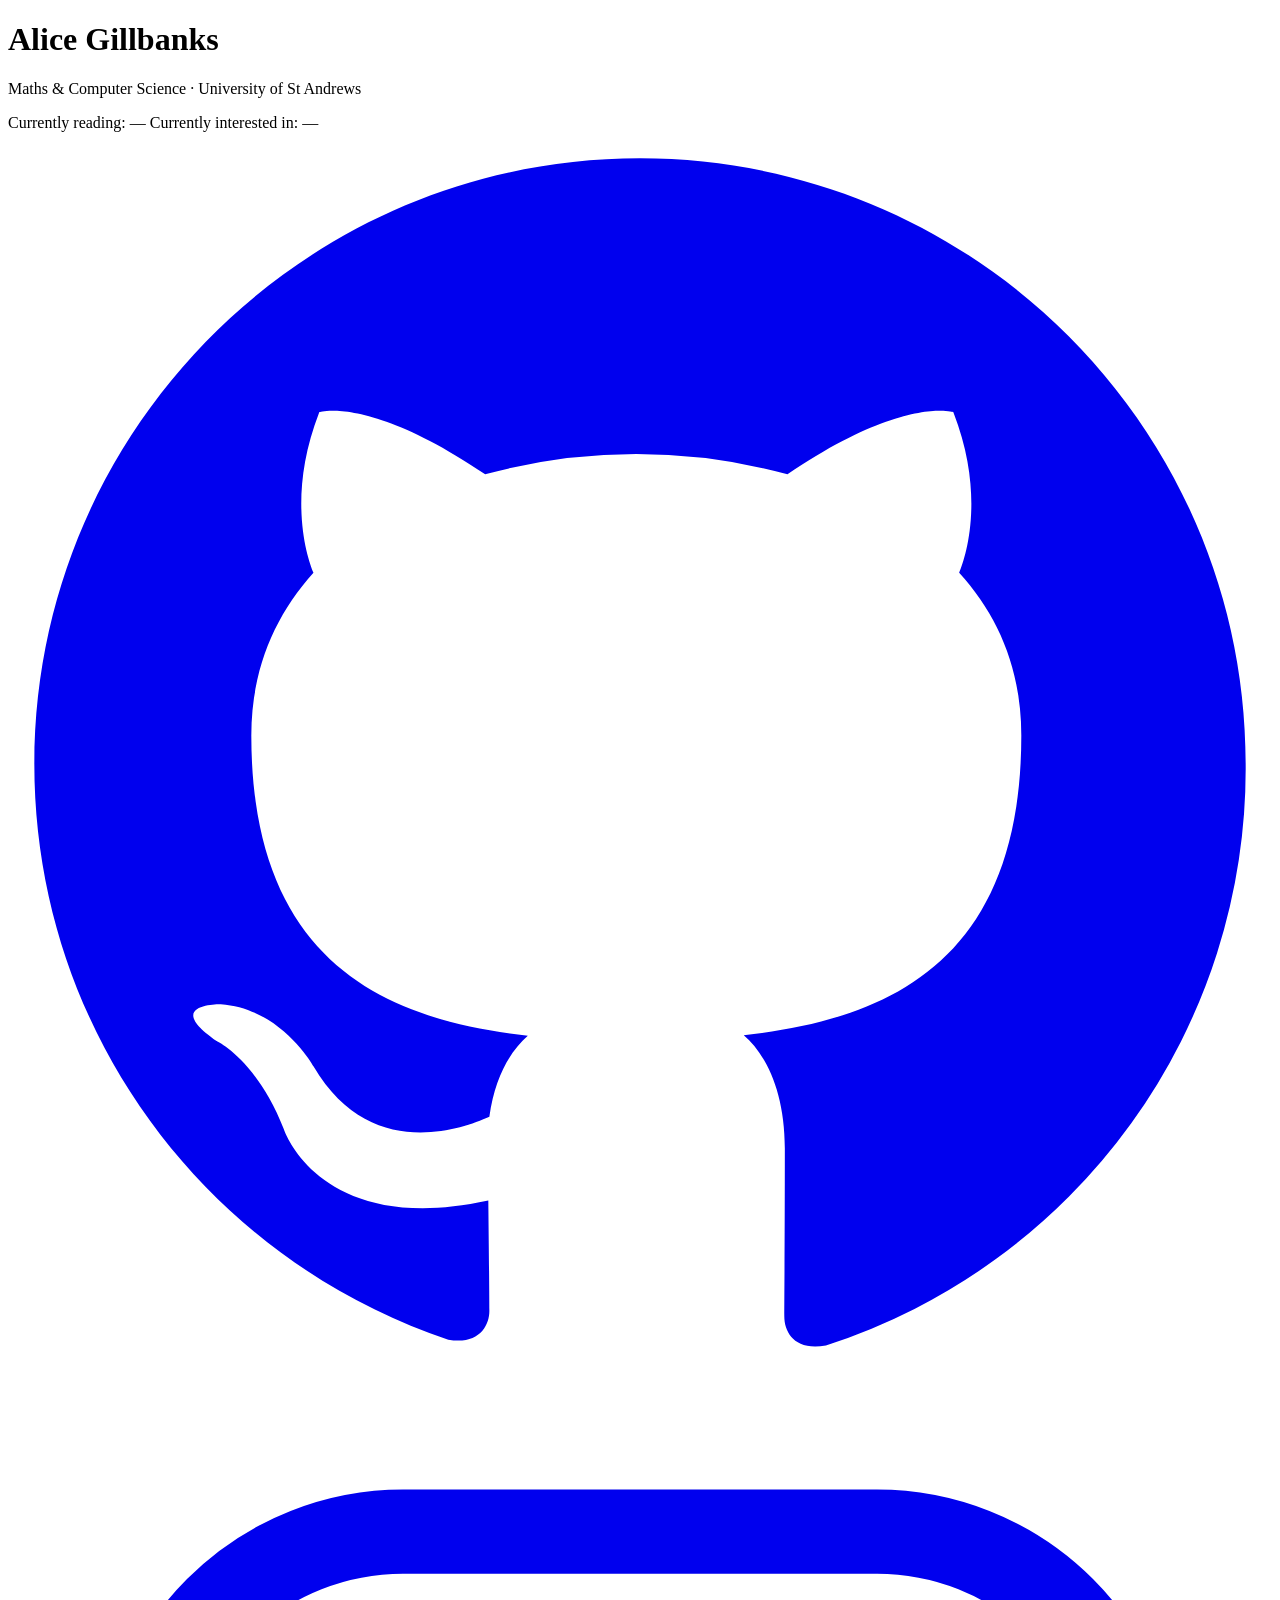
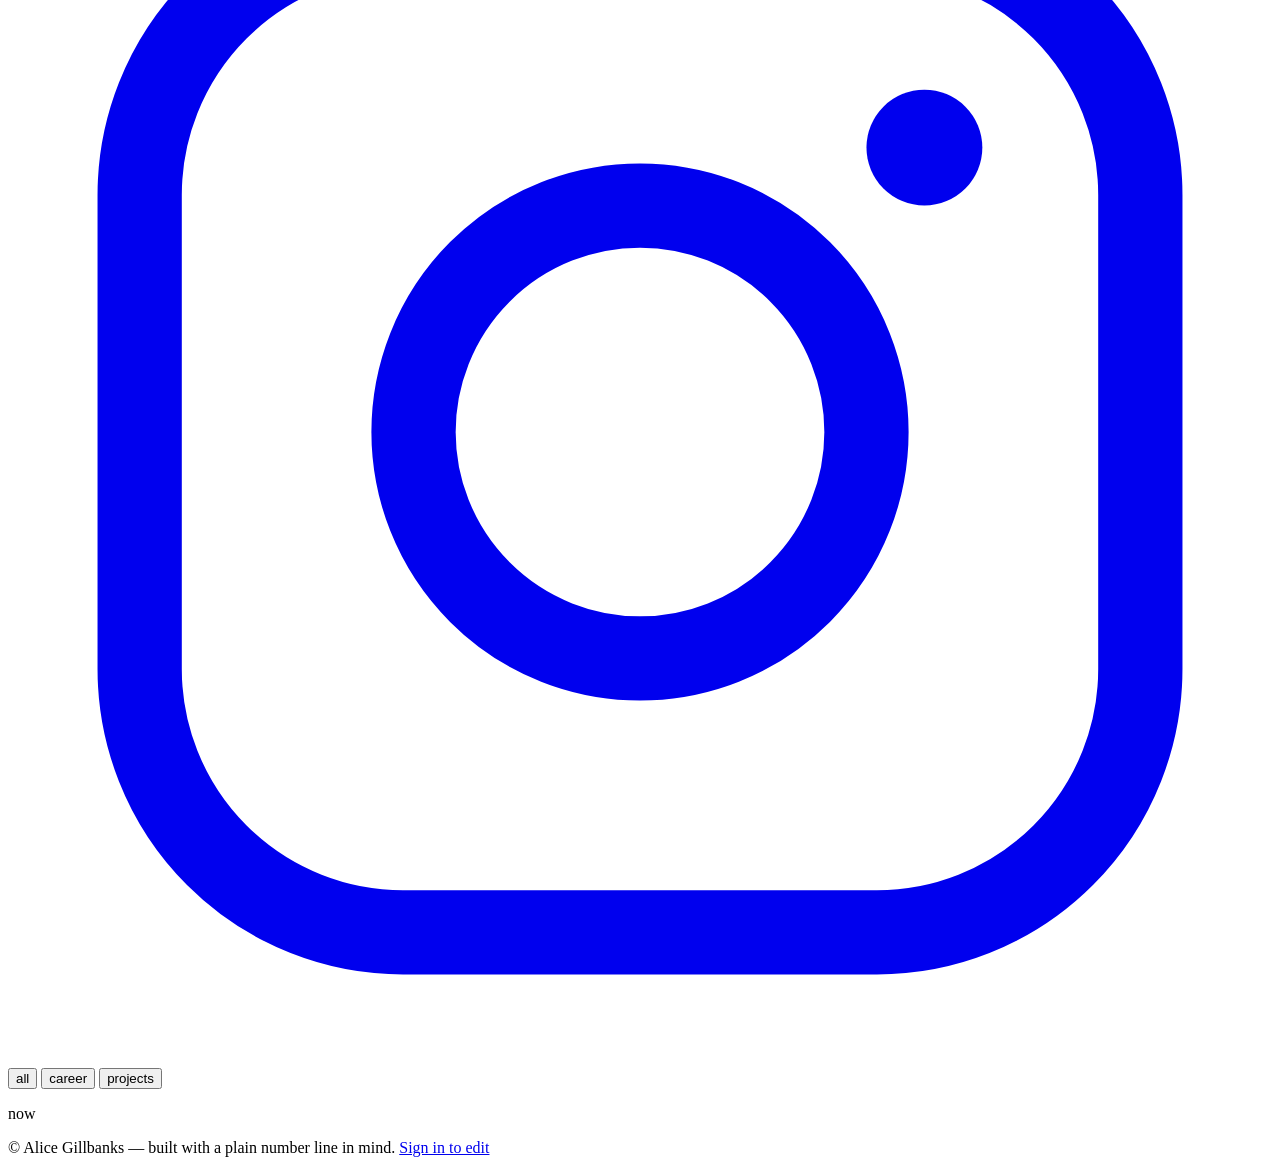
==== index.html @ af1e0bcd "Initial commit" ====
<!DOCTYPE html>
<html lang="en">
<head>
<meta charset="UTF-8">
<meta name="viewport" content="width=device-width, initial-scale=1.0">
<title>Alice Gillbanks</title>
<meta name="description" content="Alice Gillbanks — Maths & Computer Science at St Andrews. Career and project timeline.">
<link rel="stylesheet" href="css/style.css">
</head>
<body>

<header class="site-header">
  <div class="identity">
    <h1 id="profile-name">Alice Gillbanks</h1>
    <p class="role" id="profile-subheading">Maths &amp; Computer Science · University of St Andrews</p>
    <div class="meta-lines">
      <span><span class="label">Currently reading:</span> <span id="profile-reading">—</span></span>
      <span><span class="label">Currently interested in:</span> <span id="profile-interest">—</span></span>
    </div>
  </div>
  <nav class="social-links" aria-label="Social links">
    <a id="link-github" href="https://github.com/" target="_blank" rel="noopener" aria-label="GitHub">
      <svg viewBox="0 0 24 24" fill="currentColor" aria-hidden="true"><path d="M12 .5C5.65.5.5 5.65.5 12c0 5.09 3.29 9.4 7.86 10.93.57.1.78-.25.78-.55 0-.27-.01-1.15-.02-2.09-3.2.7-3.88-1.35-3.88-1.35-.52-1.33-1.28-1.68-1.28-1.68-1.04-.72.08-.7.08-.7 1.15.08 1.76 1.18 1.76 1.18 1.03 1.76 2.69 1.25 3.34.96.1-.75.4-1.25.73-1.54-2.56-.29-5.25-1.28-5.25-5.7 0-1.26.45-2.28 1.18-3.09-.12-.29-.51-1.46.11-3.05 0 0 .96-.31 3.15 1.18a10.9 10.9 0 0 1 5.74 0c2.19-1.49 3.15-1.18 3.15-1.18.62 1.59.23 2.76.11 3.05.74.81 1.18 1.83 1.18 3.09 0 4.43-2.7 5.4-5.27 5.69.42.36.78 1.07.78 2.15 0 1.56-.01 2.81-.01 3.19 0 .3.2.66.79.55A11.5 11.5 0 0 0 23.5 12c0-6.35-5.15-11.5-11.5-11.5Z"/></svg>
    </a>
    <a id="link-instagram" href="https://instagram.com/" target="_blank" rel="noopener" aria-label="Instagram">
      <svg viewBox="0 0 24 24" fill="none" stroke="currentColor" stroke-width="1.6" aria-hidden="true"><rect x="2.5" y="2.5" width="19" height="19" rx="5"/><circle cx="12" cy="12" r="4.3"/><circle cx="17.4" cy="6.6" r="1.1" fill="currentColor" stroke="none"/></svg>
    </a>
  </nav>
</header>

<div class="filter-bar" role="group" aria-label="Filter timeline">
  <button class="filter-pill" data-filter="all" aria-pressed="true">all</button>
  <button class="filter-pill" data-filter="career" aria-pressed="false">career</button>
  <button class="filter-pill" data-filter="project" aria-pressed="false">projects</button>
</div>

<main>
  <ol class="timeline" id="timeline" aria-label="Career and project timeline"></ol>
  <p class="timeline-end">now</p>
</main>

<footer class="site-footer">
  <span>© <span id="year"></span> Alice Gillbanks — built with a plain number line in mind.</span>
  <a class="footer-signin" href="admin.html">Sign in to edit</a>
</footer>

<dialog id="entry-dialog" aria-labelledby="dialog-title">
  <div class="dialog-inner">
    <button class="dialog-close" id="dialog-close" aria-label="Close">✕</button>
    <span class="dialog-tag" id="dialog-tag"></span>
    <span class="dialog-date" id="dialog-date"></span>
    <h2 id="dialog-title"></h2>
    <p class="description" id="dialog-description"></p>
    <div class="dialog-tags" id="dialog-tags"></div>
    <a class="dialog-link" id="dialog-link" href="#" target="_blank" rel="noopener" hidden>View more →</a>
  </div>
</dialog>

<script src="js/app.js"></script>
</body>
</html>
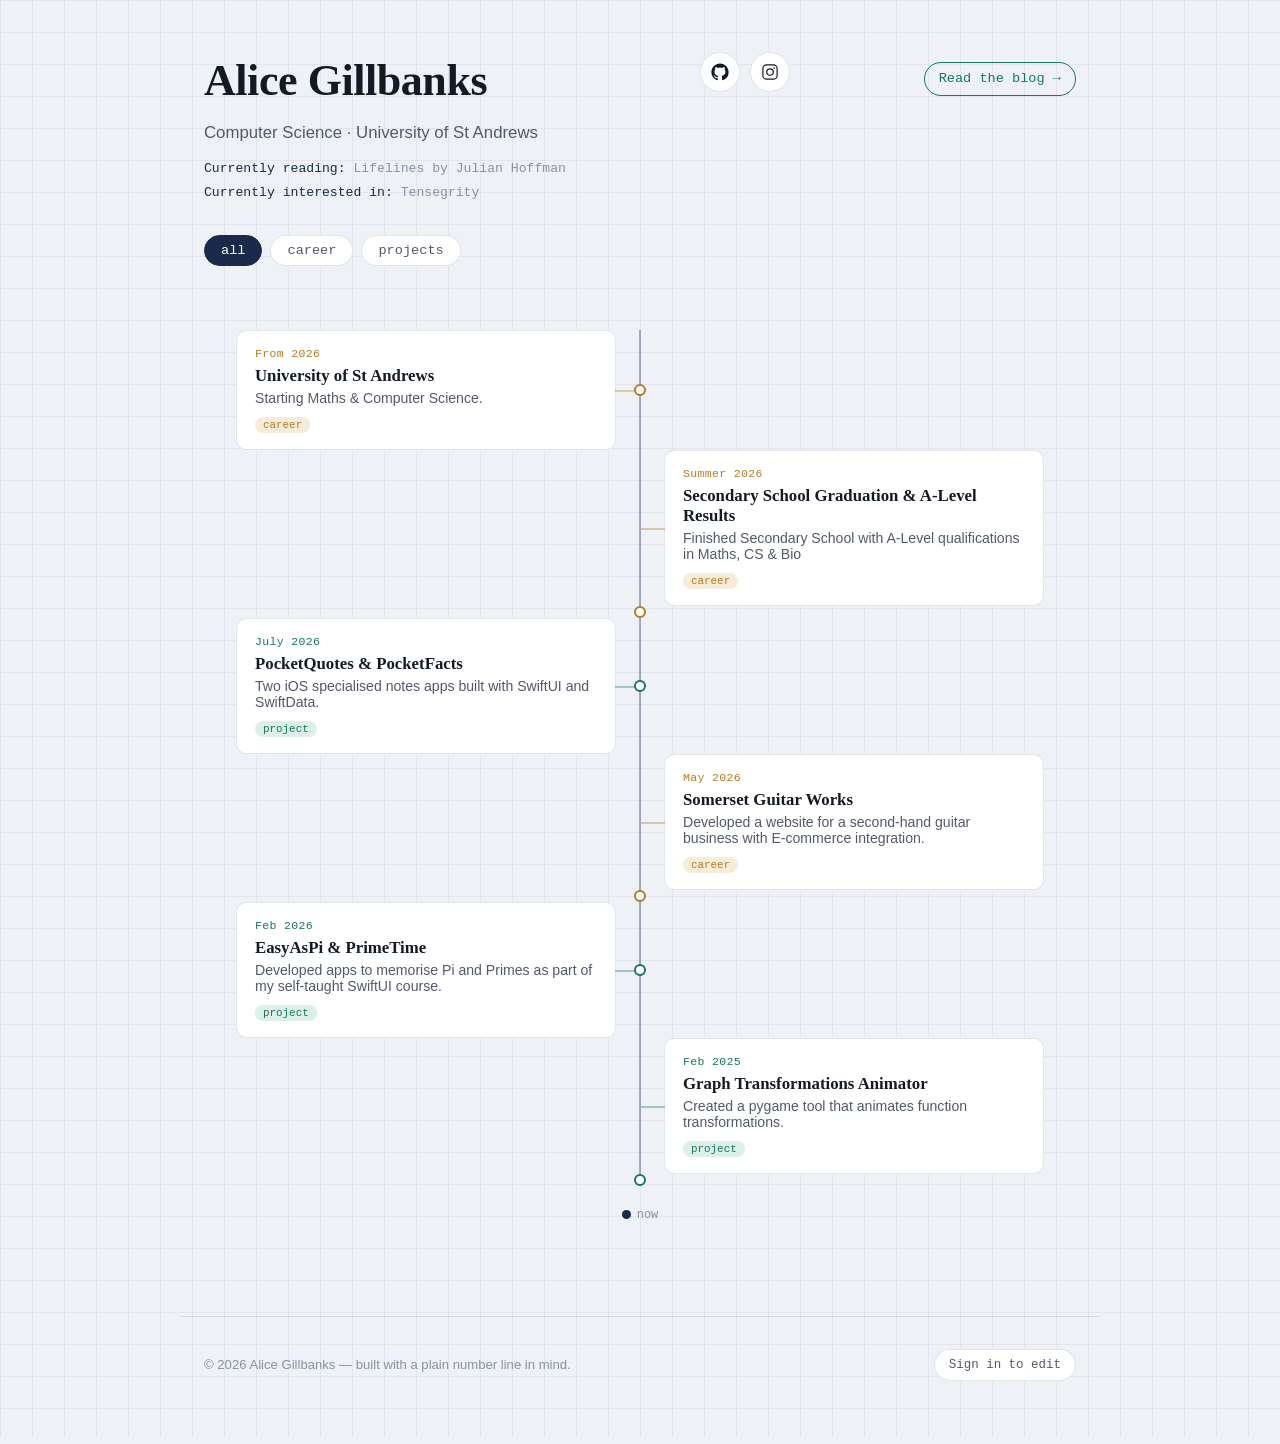
==== commit ec8719b1: "Blog Added" ====
--- a/index.html
+++ b/index.html
@@ -6,6 +6,7 @@
 <title>Alice Gillbanks</title>
 <meta name="description" content="Alice Gillbanks — Maths & Computer Science at St Andrews. Career and project timeline.">
 <link rel="stylesheet" href="css/style.css">
+<link rel="stylesheet" href="css/blog.css">
 </head>
 <body>
 
@@ -26,6 +27,7 @@
       <svg viewBox="0 0 24 24" fill="none" stroke="currentColor" stroke-width="1.6" aria-hidden="true"><rect x="2.5" y="2.5" width="19" height="19" rx="5"/><circle cx="12" cy="12" r="4.3"/><circle cx="17.4" cy="6.6" r="1.1" fill="currentColor" stroke="none"/></svg>
     </a>
   </nav>
+  <a class="blog-nav-link" href="blog.html">Read the blog →</a>
 </header>
 
 <div class="filter-bar" role="group" aria-label="Filter timeline">
@@ -58,4 +60,4 @@
 
 <script src="js/app.js"></script>
 </body>
-</html>
+</html>
--- a/css/style.css
+++ b/css/style.css
@@ -0,0 +1,439 @@
+@import url('https://fonts.googleapis.com/css2?family=Fraunces:opsz,wght@9..144,400;9..144,500;9..144,600&family=IBM+Plex+Sans:wght@400;500;600&family=IBM+Plex+Mono:wght@400;500&display=swap');
+
+:root {
+  --bg: #eef1f5;
+  --grid-line: rgba(27, 42, 74, 0.055);
+  --ink: #141a24;
+  --ink-soft: #52596b;
+  --ink-faint: #8991a3;
+  --surface: #ffffff;
+  --surface-border: rgba(27, 42, 74, 0.12);
+  --spine: #1b2a4a;
+  --accent-career: #b8791f;
+  --accent-career-bg: #f7ecd9;
+  --accent-project: #14785f;
+  --accent-project-bg: #dcefe9;
+  --focus: #2a4fb8;
+
+  --font-display: 'Fraunces', serif;
+  --font-body: 'IBM Plex Sans', sans-serif;
+  --font-mono: 'IBM Plex Mono', monospace;
+
+  --max-width: 920px;
+}
+
+* { box-sizing: border-box; }
+
+html { scroll-behavior: smooth; }
+
+body {
+  margin: 0;
+  font-family: var(--font-body);
+  color: var(--ink);
+  background:
+    linear-gradient(var(--grid-line) 1px, transparent 1px),
+    linear-gradient(90deg, var(--grid-line) 1px, transparent 1px),
+    var(--bg);
+  background-size: 32px 32px, 32px 32px, 100% 100%;
+  min-height: 100vh;
+  line-height: 1.5;
+}
+
+a { color: inherit; }
+
+button { font-family: inherit; }
+
+/* ---------- Header ---------- */
+
+.site-header {
+  max-width: var(--max-width);
+  margin: 0 auto;
+  padding: 48px 24px 32px;
+  display: flex;
+  justify-content: space-between;
+  align-items: flex-start;
+  gap: 24px;
+  flex-wrap: wrap;
+}
+
+.identity h1 {
+  font-family: var(--font-display);
+  font-optical-sizing: auto;
+  font-weight: 600;
+  font-size: clamp(2rem, 5vw, 2.75rem);
+  margin: 0 0 6px;
+  letter-spacing: -0.01em;
+}
+
+.identity .role {
+  margin: 0 0 14px;
+  color: var(--ink-soft);
+  font-size: 1.05rem;
+}
+
+.meta-lines {
+  display: flex;
+  flex-direction: column;
+  gap: 4px;
+  font-family: var(--font-mono);
+  font-size: 0.82rem;
+  color: var(--ink-faint);
+}
+
+.meta-lines .label {
+  color: var(--spine);
+  font-weight: 500;
+}
+
+.social-links {
+  display: flex;
+  gap: 10px;
+  padding-top: 4px;
+}
+
+.social-links a {
+  display: inline-flex;
+  align-items: center;
+  justify-content: center;
+  width: 40px;
+  height: 40px;
+  border-radius: 50%;
+  border: 1px solid var(--surface-border);
+  background: var(--surface);
+  color: var(--ink);
+  transition: transform 0.15s ease, border-color 0.15s ease;
+}
+
+.social-links a:hover,
+.social-links a:focus-visible {
+  transform: translateY(-2px);
+  border-color: var(--spine);
+}
+
+.social-links svg { width: 18px; height: 18px; }
+
+/* ---------- Filter bar ---------- */
+
+.filter-bar {
+  max-width: var(--max-width);
+  margin: 0 auto;
+  padding: 0 24px 8px;
+  display: flex;
+  gap: 8px;
+}
+
+.filter-pill {
+  border: 1px solid var(--surface-border);
+  background: var(--surface);
+  color: var(--ink-soft);
+  padding: 7px 16px;
+  border-radius: 999px;
+  font-size: 0.85rem;
+  cursor: pointer;
+  font-family: var(--font-mono);
+  transition: background 0.15s ease, color 0.15s ease, border-color 0.15s ease;
+}
+
+.filter-pill:hover { border-color: var(--spine); }
+
+.filter-pill[aria-pressed="true"] {
+  background: var(--spine);
+  color: #fff;
+  border-color: var(--spine);
+}
+
+/* ---------- Timeline ---------- */
+
+main {
+  max-width: var(--max-width);
+  margin: 0 auto;
+  padding: 24px 24px 80px;
+}
+
+.timeline {
+  list-style: none;
+  margin: 32px 0 0;
+  padding: 0;
+  position: relative;
+}
+
+.timeline::before {
+  content: "";
+  position: absolute;
+  top: 0;
+  bottom: 0;
+  left: 50%;
+  width: 2px;
+  background: var(--spine);
+  opacity: 0.35;
+  transform: translateX(-1px);
+}
+
+.timeline-end {
+  position: relative;
+  text-align: center;
+  font-family: var(--font-mono);
+  font-size: 0.75rem;
+  color: var(--ink-faint);
+  padding-top: 8px;
+}
+.timeline-end::before {
+  content: "";
+  display: inline-block;
+  width: 9px;
+  height: 9px;
+  border-radius: 50%;
+  background: var(--spine);
+  margin-right: 6px;
+  vertical-align: middle;
+}
+
+.entry {
+  position: relative;
+  display: grid;
+  grid-template-columns: 1fr 48px 1fr;
+  align-items: center;
+  min-height: 90px;
+}
+
+.entry-node {
+  grid-column: 2;
+  justify-self: center;
+  width: 12px;
+  height: 12px;
+  border-radius: 50%;
+  background: var(--surface);
+  border: 2px solid var(--spine);
+  z-index: 2;
+}
+
+.entry[data-type="career"] .entry-node { border-color: var(--accent-career); }
+.entry[data-type="project"] .entry-node { border-color: var(--accent-project); }
+
+.entry-card {
+  position: relative;
+  grid-column: 1;
+  justify-self: end;
+  width: 100%;
+  max-width: 380px;
+  text-align: left;
+  background: var(--surface);
+  border: 1px solid var(--surface-border);
+  border-radius: 10px;
+  padding: 16px 18px;
+  cursor: pointer;
+  transition: transform 0.15s ease, box-shadow 0.15s ease, border-color 0.15s ease;
+}
+
+.entry.side-right .entry-card { grid-column: 3; justify-self: start; }
+
+.entry-card:hover,
+.entry-card:focus-visible {
+  transform: translateY(-2px);
+  box-shadow: 0 8px 20px rgba(20, 26, 36, 0.08);
+  border-color: var(--surface-border);
+}
+
+.entry-card::after {
+  content: "";
+  position: absolute;
+  top: 50%;
+  width: 24px;
+  height: 2px;
+  background: currentColor;
+  opacity: 0.35;
+}
+
+.entry[data-type="career"] .entry-card { color: var(--accent-career); }
+.entry[data-type="project"] .entry-card { color: var(--accent-project); }
+
+.entry.side-left .entry-card::after { right: -24px; }
+.entry.side-right .entry-card::after { left: -24px; }
+
+.entry-date {
+  display: block;
+  font-family: var(--font-mono);
+  font-size: 0.72rem;
+  letter-spacing: 0.03em;
+  margin-bottom: 6px;
+  color: inherit;
+}
+
+.entry-card h3 {
+  margin: 0 0 4px;
+  font-family: var(--font-display);
+  font-weight: 600;
+  font-size: 1.05rem;
+  color: var(--ink);
+}
+
+.entry-card p {
+  margin: 0 0 10px;
+  font-size: 0.88rem;
+  color: var(--ink-soft);
+}
+
+.entry-tag {
+  display: inline-block;
+  font-family: var(--font-mono);
+  font-size: 0.68rem;
+  padding: 2px 8px;
+  border-radius: 999px;
+}
+
+.entry[data-type="career"] .entry-tag { background: var(--accent-career-bg); color: var(--accent-career); }
+.entry[data-type="project"] .entry-tag { background: var(--accent-project-bg); color: var(--accent-project); }
+
+.entry.is-hidden { display: none; }
+
+/* ---------- Dialog / modal ---------- */
+
+dialog#entry-dialog {
+  border: none;
+  border-radius: 14px;
+  padding: 0;
+  width: min(520px, 90vw);
+  max-height: 85vh;
+  overflow-y: auto;
+  background: var(--surface);
+  box-shadow: 0 24px 60px rgba(20, 26, 36, 0.25);
+}
+
+dialog#entry-dialog::backdrop {
+  background: rgba(20, 26, 36, 0.35);
+  backdrop-filter: blur(6px);
+}
+
+.dialog-inner { padding: 28px 28px 24px; }
+
+.dialog-close {
+  position: absolute;
+  top: 16px;
+  right: 16px;
+  width: 32px;
+  height: 32px;
+  border-radius: 50%;
+  border: 1px solid var(--surface-border);
+  background: var(--surface);
+  cursor: pointer;
+  font-size: 1rem;
+  line-height: 1;
+  color: var(--ink-soft);
+}
+.dialog-close:hover { color: var(--ink); }
+
+.dialog-tag {
+  font-family: var(--font-mono);
+  font-size: 0.72rem;
+  padding: 3px 10px;
+  border-radius: 999px;
+  display: inline-block;
+  margin-bottom: 10px;
+}
+
+.dialog-date {
+  display: block;
+  font-family: var(--font-mono);
+  font-size: 0.78rem;
+  color: var(--ink-faint);
+  margin-bottom: 4px;
+}
+
+.dialog-inner h2 {
+  font-family: var(--font-display);
+  font-weight: 600;
+  font-size: 1.4rem;
+  margin: 0 0 12px;
+}
+
+.dialog-inner p.description {
+  color: var(--ink-soft);
+  font-size: 0.95rem;
+  line-height: 1.65;
+  margin: 0 0 16px;
+}
+
+.dialog-tags {
+  display: flex;
+  gap: 6px;
+  flex-wrap: wrap;
+  margin-bottom: 16px;
+}
+
+.chip {
+  font-family: var(--font-mono);
+  font-size: 0.7rem;
+  background: var(--bg);
+  border: 1px solid var(--surface-border);
+  padding: 3px 9px;
+  border-radius: 999px;
+  color: var(--ink-soft);
+}
+
+.dialog-link {
+  font-family: var(--font-mono);
+  font-size: 0.85rem;
+  color: var(--focus);
+  text-decoration: underline;
+}
+
+/* ---------- Footer ---------- */
+
+.site-footer {
+  max-width: var(--max-width);
+  margin: 0 auto;
+  padding: 32px 24px 56px;
+  display: flex;
+  justify-content: space-between;
+  align-items: center;
+  gap: 16px;
+  border-top: 1px solid var(--surface-border);
+  font-size: 0.82rem;
+  color: var(--ink-faint);
+  flex-wrap: wrap;
+}
+
+.footer-signin {
+  font-family: var(--font-mono);
+  font-size: 0.78rem;
+  color: var(--ink-soft);
+  text-decoration: none;
+  border: 1px solid var(--surface-border);
+  padding: 6px 14px;
+  border-radius: 999px;
+  background: var(--surface);
+}
+.footer-signin:hover { border-color: var(--spine); }
+
+/* ---------- Focus & motion ---------- */
+
+:focus-visible {
+  outline: 2px solid var(--focus);
+  outline-offset: 2px;
+}
+
+@media (prefers-reduced-motion: reduce) {
+  html { scroll-behavior: auto; }
+  * { transition: none !important; }
+}
+
+/* ---------- Mobile ---------- */
+
+@media (max-width: 720px) {
+  .timeline::before { left: 20px; }
+
+  .entry { grid-template-columns: 40px 1fr; min-height: 0; padding: 0 0 20px; }
+  .entry-node { grid-column: 1; justify-self: center; }
+
+  .entry-card,
+  .entry.side-right .entry-card {
+    grid-column: 2;
+    justify-self: stretch;
+    max-width: none;
+  }
+
+  .entry-card::after { display: none; }
+
+  .site-header { padding-top: 36px; }
+  .site-footer { justify-content: center; text-align: center; }
+}
--- a/css/blog.css
+++ b/css/blog.css
@@ -0,0 +1,108 @@
+/* --- Homepage/blog nav link --- */
+.blog-nav-link {
+  display: inline-block;
+  margin-top: 14px;
+  font-family: var(--font-mono, monospace);
+  font-size: 0.85rem;
+  text-decoration: none;
+  color: var(--accent-project, #3b6ea5);
+  border: 1px solid currentColor;
+  border-radius: 999px;
+  padding: 6px 14px;
+  transition: opacity 0.15s ease;
+}
+.blog-nav-link:hover { opacity: 0.7; }
+
+/* --- Blog grid + cards --- */
+.blog-grid {
+  display: grid;
+  grid-template-columns: repeat(auto-fill, minmax(260px, 1fr));
+  gap: 24px;
+  max-width: 1080px;
+  margin: 40px auto;
+  padding: 0 24px;
+}
+
+.blog-card {
+  display: flex;
+  flex-direction: column;
+  text-align: left;
+  background: var(--card-bg, #fff);
+  border: 1px solid var(--border-color, #e4e4e4);
+  border-radius: 12px;
+  overflow: hidden;
+  cursor: pointer;
+  padding: 0;
+  font: inherit;
+  color: inherit;
+  transition: transform 0.15s ease, box-shadow 0.15s ease;
+}
+.blog-card:hover {
+  transform: translateY(-2px);
+  box-shadow: 0 8px 20px rgba(0, 0, 0, 0.08);
+}
+.blog-card-image {
+  width: 100%;
+  aspect-ratio: 16 / 9;
+  object-fit: cover;
+  display: block;
+  background: var(--border-color, #eee);
+}
+.blog-card-body {
+  padding: 16px 18px 20px;
+  display: flex;
+  flex-direction: column;
+  gap: 6px;
+}
+.blog-card-date {
+  font-family: var(--font-mono, monospace);
+  font-size: 0.75rem;
+  color: var(--ink-faint, #888);
+}
+.blog-card-body h3 {
+  margin: 0;
+  font-size: 1.05rem;
+}
+.blog-card-body p {
+  margin: 0;
+  font-size: 0.9rem;
+  color: var(--ink-muted, #555);
+}
+
+/* --- Admin tabs --- */
+.tab-bar {
+  display: flex;
+  margin-bottom: 24px;
+  border-bottom: 1px solid var(--border-color, #e4e4e4);
+}
+.tab-btn {
+  background: none;
+  border: none;
+  padding: 10px 4px;
+  margin-right: 24px;
+  font: inherit;
+  font-weight: 600;
+  color: var(--ink-faint, #888);
+  cursor: pointer;
+  border-bottom: 2px solid transparent;
+}
+.tab-btn[aria-selected="true"] {
+  color: var(--ink, #111);
+  border-bottom-color: var(--accent-project, #3b6ea5);
+}
+
+/* --- Admin: post image preview --- */
+.image-preview {
+  max-width: 160px;
+  max-height: 100px;
+  object-fit: cover;
+  border-radius: 6px;
+  margin-top: 8px;
+  display: block;
+}
+.post-id-badge {
+  font-family: var(--font-mono, monospace);
+  font-size: 0.85rem;
+  color: var(--ink-faint, #888);
+  padding: 0 4px;
+}
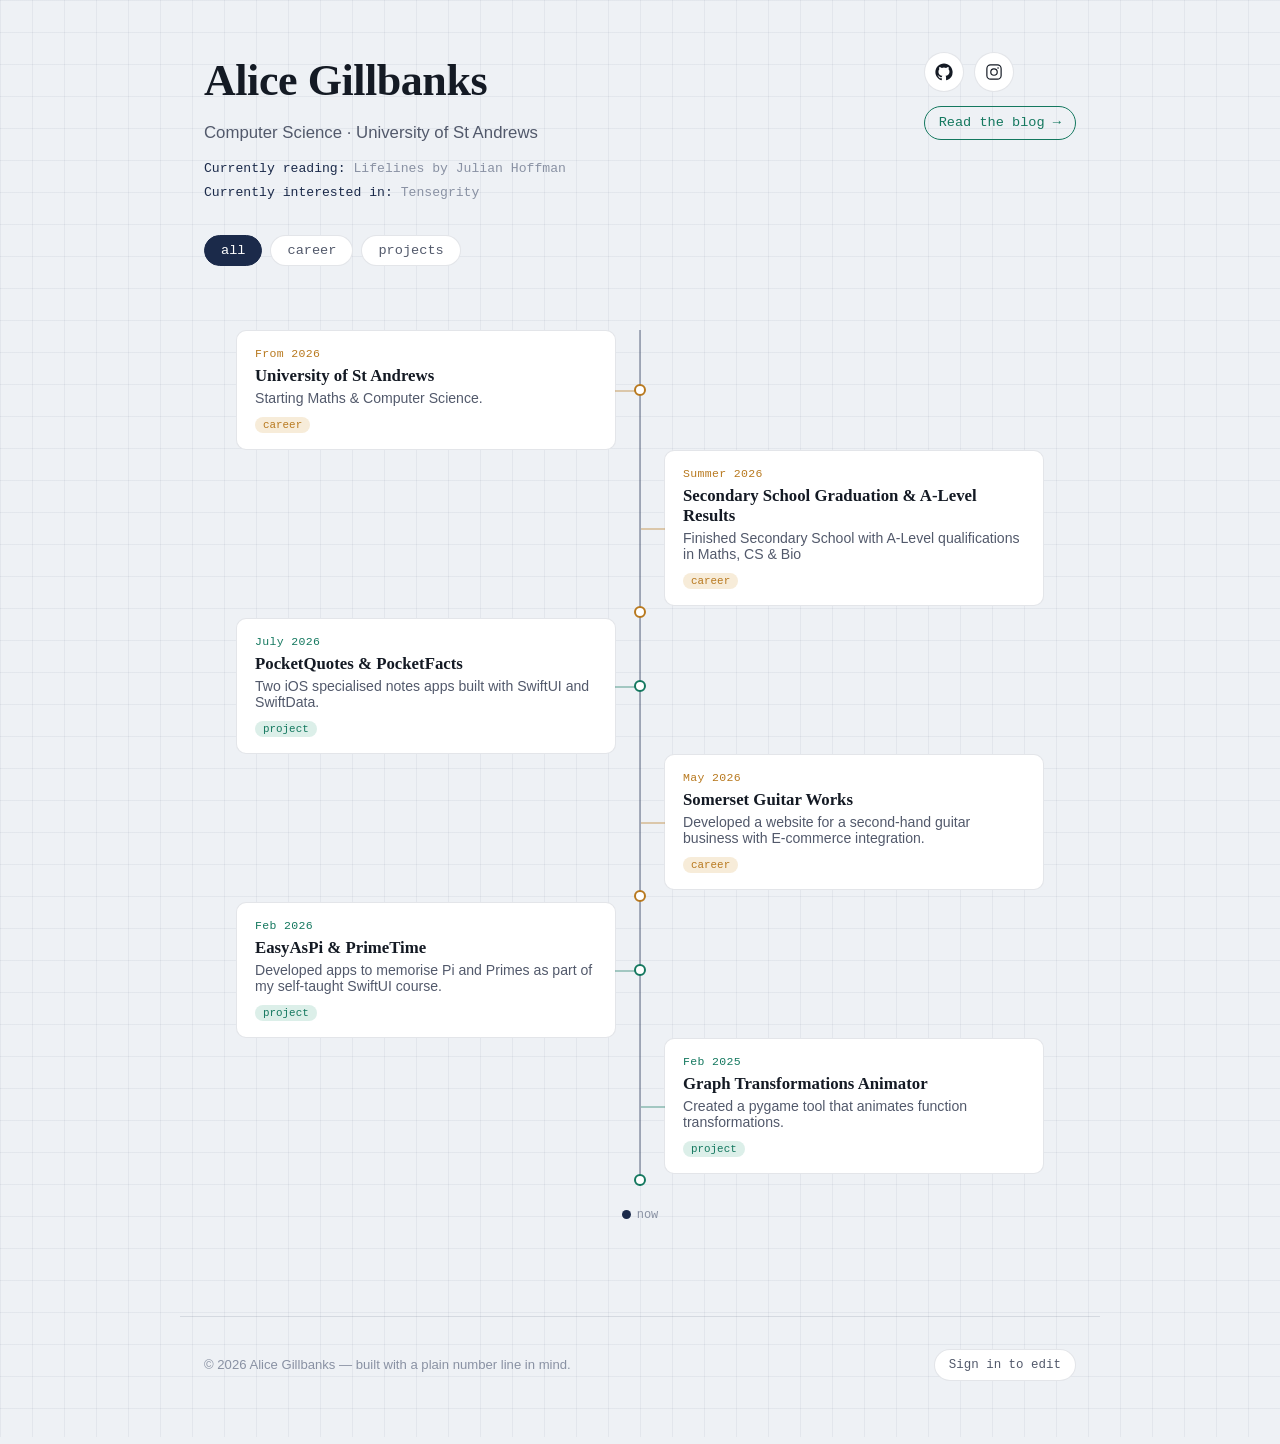
==== commit 61ae2e91: "Image&ID Fixing" ====
--- a/index.html
+++ b/index.html
@@ -19,6 +19,7 @@
       <span><span class="label">Currently interested in:</span> <span id="profile-interest">—</span></span>
     </div>
   </div>
+  <div>
   <nav class="social-links" aria-label="Social links">
     <a id="link-github" href="https://github.com/" target="_blank" rel="noopener" aria-label="GitHub">
       <svg viewBox="0 0 24 24" fill="currentColor" aria-hidden="true"><path d="M12 .5C5.65.5.5 5.65.5 12c0 5.09 3.29 9.4 7.86 10.93.57.1.78-.25.78-.55 0-.27-.01-1.15-.02-2.09-3.2.7-3.88-1.35-3.88-1.35-.52-1.33-1.28-1.68-1.28-1.68-1.04-.72.08-.7.08-.7 1.15.08 1.76 1.18 1.76 1.18 1.03 1.76 2.69 1.25 3.34.96.1-.75.4-1.25.73-1.54-2.56-.29-5.25-1.28-5.25-5.7 0-1.26.45-2.28 1.18-3.09-.12-.29-.51-1.46.11-3.05 0 0 .96-.31 3.15 1.18a10.9 10.9 0 0 1 5.74 0c2.19-1.49 3.15-1.18 3.15-1.18.62 1.59.23 2.76.11 3.05.74.81 1.18 1.83 1.18 3.09 0 4.43-2.7 5.4-5.27 5.69.42.36.78 1.07.78 2.15 0 1.56-.01 2.81-.01 3.19 0 .3.2.66.79.55A11.5 11.5 0 0 0 23.5 12c0-6.35-5.15-11.5-11.5-11.5Z"/></svg>
@@ -28,6 +29,7 @@
     </a>
   </nav>
   <a class="blog-nav-link" href="blog.html">Read the blog →</a>
+  </div>
 </header>
 
 <div class="filter-bar" role="group" aria-label="Filter timeline">
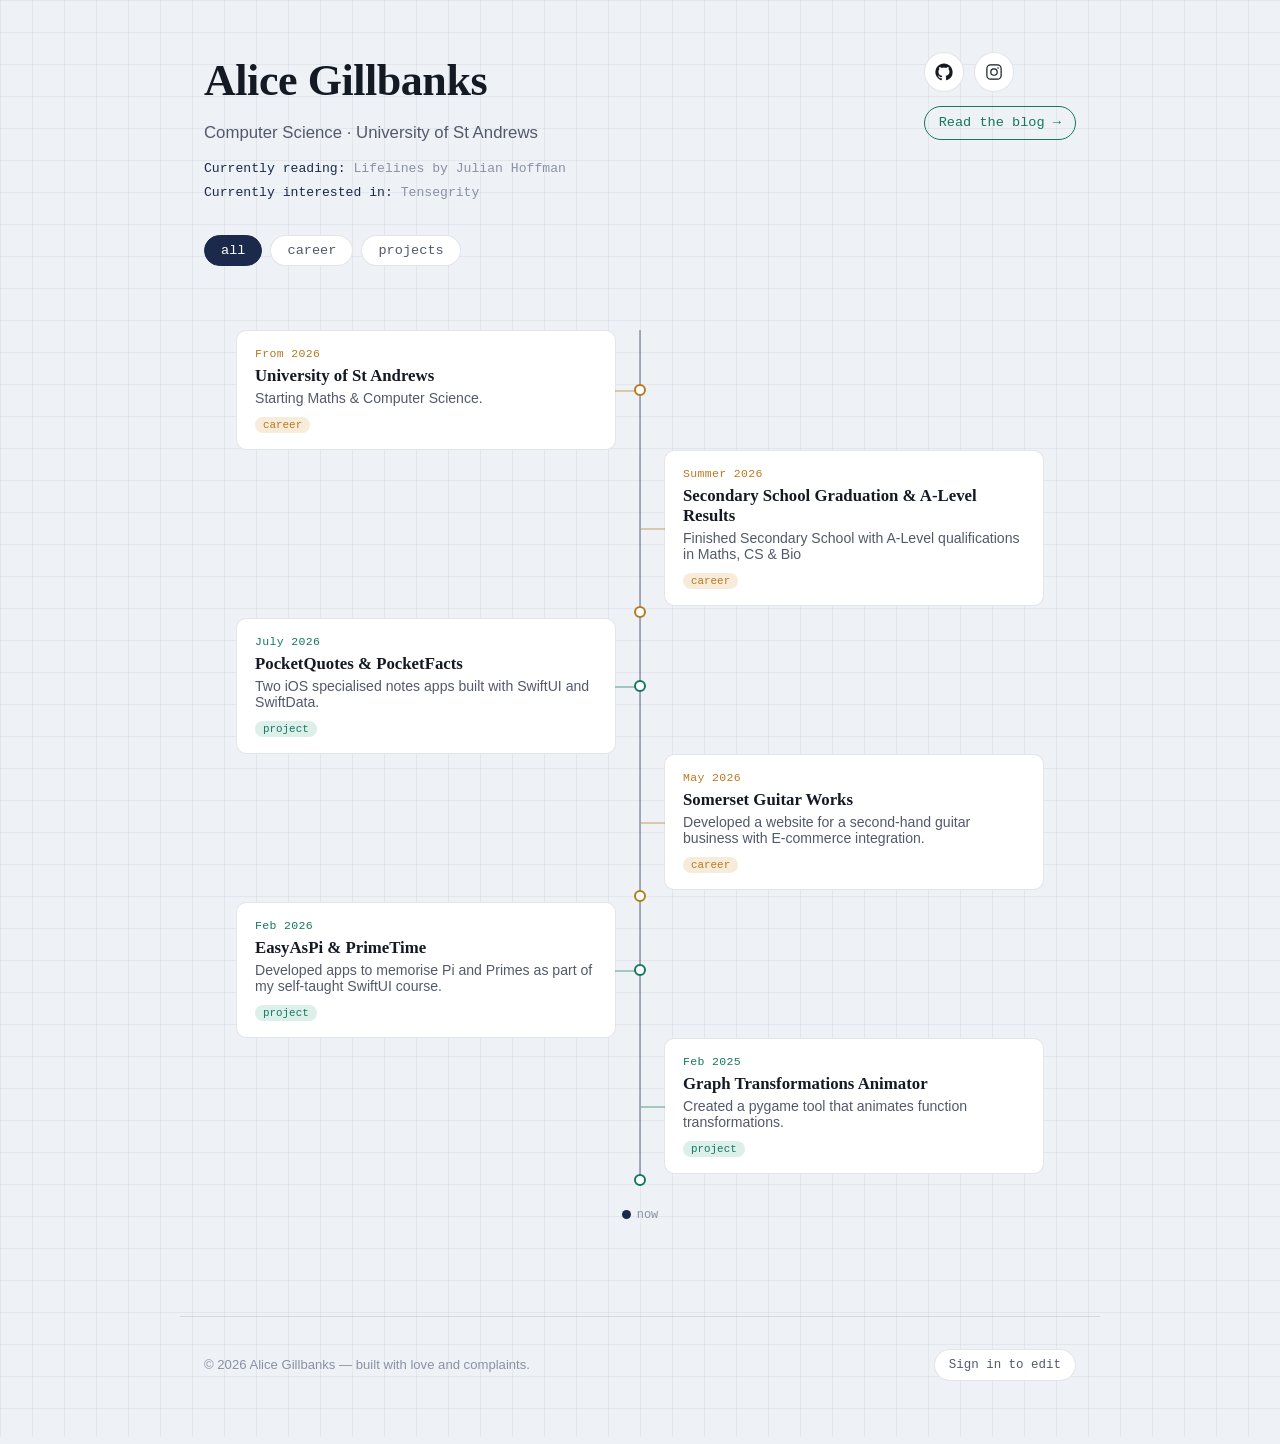
==== commit 7b30b9d5: "cleaning, fixing, pushing" ====
--- a/index.html
+++ b/index.html
@@ -44,7 +44,7 @@
 </main>
 
 <footer class="site-footer">
-  <span>© <span id="year"></span> Alice Gillbanks — built with a plain number line in mind.</span>
+  <span>© <span id="year"></span> Alice Gillbanks — built with love and complaints.</span>
   <a class="footer-signin" href="admin.html">Sign in to edit</a>
 </footer>
 
--- a/css/blog.css
+++ b/css/blog.css
@@ -91,6 +91,13 @@
   border-bottom-color: var(--accent-project, #3b6ea5);
 }
 
+.dialog-image {
+  width: 100%;
+  border-radius: 8px;
+  margin-bottom: 16px;
+  display: block;
+}
+
 /* --- Admin: post image preview --- */
 .image-preview {
   max-width: 160px;
